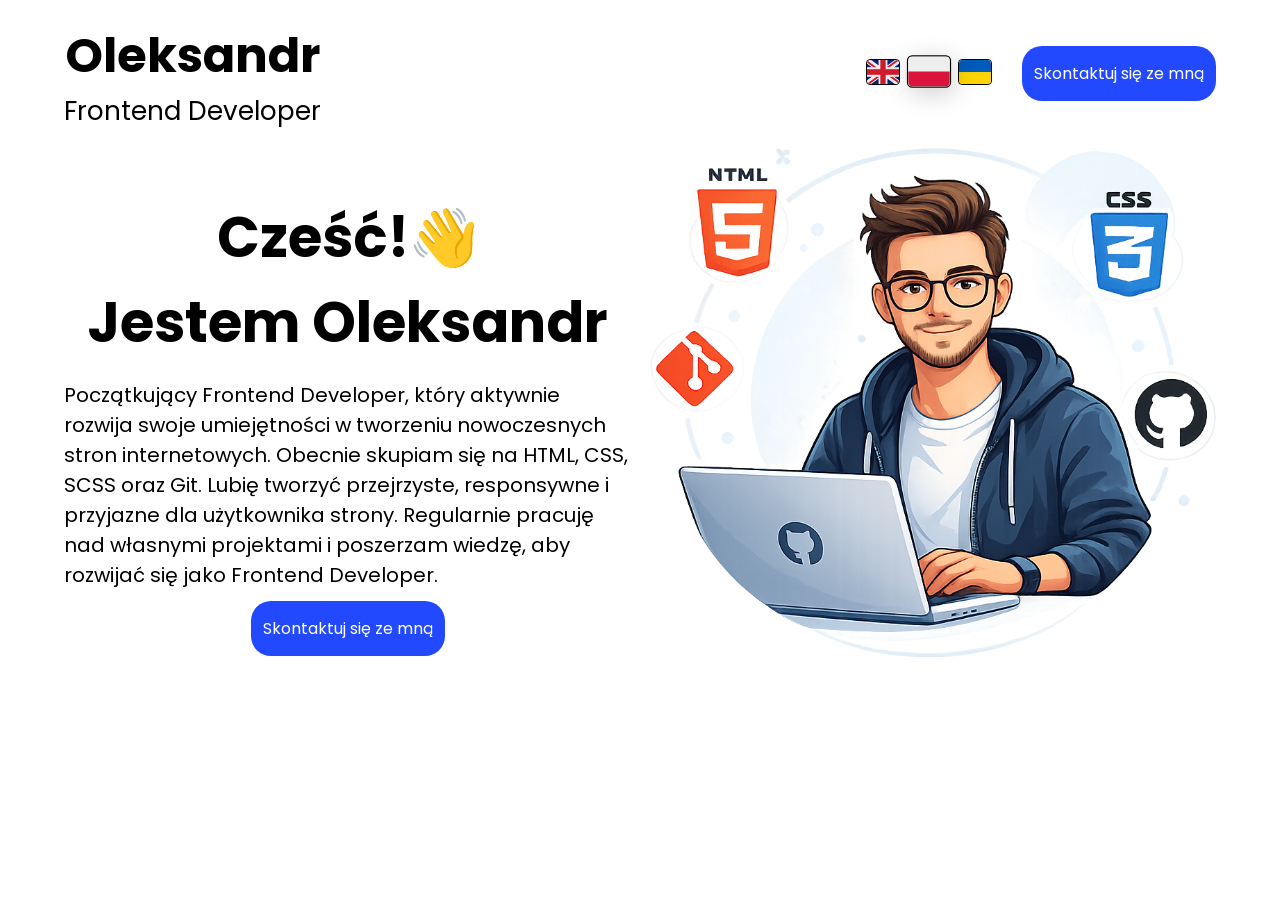
==== index-pl.html @ ffe97f20 "First commit" ====
<!doctype html>
<html lang="pl">
  <head>
    <meta charset="UTF-8" />
    <meta name="viewport" content="width=device-width, initial-scale=1.0" />
    <link rel="stylesheet" href="css/main.css" />
    <title>Portfolio</title>
  </head>
  <body>
    <header class="container">
      <div class="logo">
        <p>Oleksandr</p>
        <span>Frontend Developer</span>
      </div>
      <div class="header-btns">
        <div class="lang">
          <a href="/index.html"><img src="img/eng-lng.png" alt="" /></a>
          <a class="selected" href="#"><img src="img/pl-lng.png" alt="" /></a>
          <a href="/index-ua.html"><img src="img/ua-lng.png" alt="" /></a>
        </div>
        <div class="contact">
          <a href="mailto:boriska03071997@gmail.com">Skontaktuj się ze mną</a>
        </div>
      </div>
    </header>

    <div class="hero container">
      <div class="hero-content">
        <h1>Cześć!👋</h1>
        <h1>Jestem Oleksandr</h1>
        <p>
          Początkujący Frontend Developer, który aktywnie rozwija swoje
          umiejętności w tworzeniu nowoczesnych stron internetowych. Obecnie
          skupiam się na HTML, CSS, SCSS oraz Git. Lubię tworzyć przejrzyste,
          responsywne i przyjazne dla użytkownika strony. Regularnie pracuję nad
          własnymi projektami i poszerzam wiedzę, aby rozwijać się jako Frontend
          Developer.
        </p>
        <div class="contact">
          <a href="mailto:boriska03071997@gmail.com">Skontaktuj się ze mną</a>
        </div>
      </div>
      <div class="hero-img">
        <img src="img/avatar.png" alt="" />
      </div>
    </div>
  </body>
</html>
---- css/main.css ----
@import url("https://fonts.googleapis.com/css2?family=Poppins:ital,wght@0,100;0,200;0,300;0,400;0,500;0,600;0,700;0,800;0,900;1,100;1,200;1,300;1,400;1,500;1,600;1,700;1,800;1,900&display=swap");
body {
  font-family: "Poppins", sans-serif;
  font-weight: 400;
  font-style: normal;
  font-size: 18px;
  text-decoration: none;
}

.container {
  position: relative;
  max-width: 1440px;
  margin: 0 auto;
}

* {
  margin: 0;
  padding: 0;
  transition: all 500ms ease;
}

a {
  text-decoration: none;
}

img {
  max-width: 100%;
}

header {
  padding-top: 20px;
  width: 90%;
  display: flex;
  justify-content: space-between;
  align-items: center;
}
header .logo {
  text-align: center;
}
header .logo p {
  font-weight: 700;
  font-size: 32px;
}
header .header-btns {
  display: flex;
  justify-content: flex-end;
  gap: 30px;
}
header .header-btns .lang {
  display: flex;
  gap: 12px;
}
header .header-btns .lang .selected {
  pointer-events: none;
}
header .header-btns .lang .selected img {
  border: 1px solid #000;
  box-shadow: 2px 4px 20px rgba(0, 0, 0, 0.2);
  transform: scale(1.3);
}
header .header-btns .lang img:hover {
  transform: scale(1.1);
  box-shadow: 2px 4px 30px rgba(0, 0, 0, 0.2);
}
header .header-btns .lang img {
  width: 24px;
  border: 1px solid #000;
  border-radius: 4px;
}
header .header-btns .contact a {
  font-size: 16px;
  color: #fff;
  padding: 16px 12px;
  border-radius: 20px;
  background: #2349ff;
}
header .header-btns .contact a:hover {
  background: #0f33e4;
  box-shadow: 2px 4px 20px rgba(0, 0, 0, 0.4);
}
@media (min-width: 768px) {
  header .logo p {
    font-size: 48px;
  }
  header .logo span {
    font-size: 26px;
  }
  header .header-btns .lang img {
    width: 32px;
  }
}

.hero {
  gap: 15px;
  width: 90%;
  display: flex;
  flex-direction: column;
  align-items: center;
}
.hero .hero-content {
  margin-top: 40px;
  width: 100%;
  text-align: center;
}
.hero .hero-content h1 {
  font-size: 48px;
  font-weight: 700;
}
.hero .hero-content p {
  margin-top: 15px;
}
.hero .hero-content .contact {
  margin-top: 24px;
}
.hero .hero-content .contact a {
  font-size: 16px;
  color: #fff;
  padding: 16px 12px;
  border-radius: 20px;
  background: #2349ff;
}
.hero .hero-content .contact a:hover {
  background: #0f33e4;
  box-shadow: 2px 4px 20px rgba(0, 0, 0, 0.4);
}
.hero .hero-img {
  width: 100%;
  overflow: hidden;
}
.hero .hero-img img {
  width: 100%;
  -o-object-fit: cover;
  object-fit: cover;
}
@media (min-width: 768px) {
  .hero {
    flex-direction: row;
  }
  .hero .hero-content {
    width: 50%;
  }
  .hero .hero-content h1 {
    font-size: 56px;
  }
  .hero .hero-content p {
    text-align: left;
    font-size: 20px;
  }
  .hero .hero-img {
    width: 50%;
  }
} /*# sourceMappingURL=main.css.map */
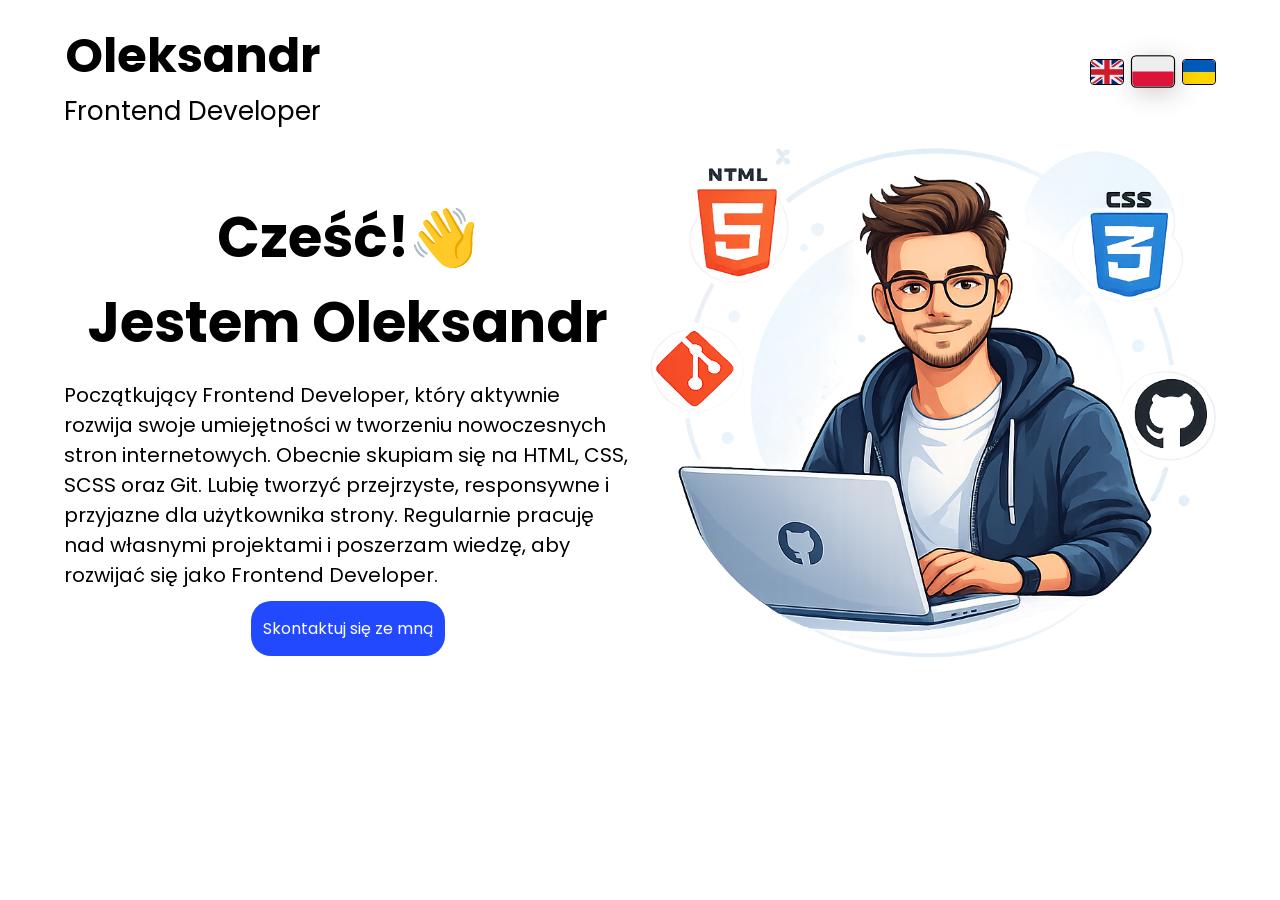
==== commit eb8b8233: "fix" ====
--- a/index-pl.html
+++ b/index-pl.html
@@ -14,12 +14,9 @@
       </div>
       <div class="header-btns">
         <div class="lang">
-          <a href="/index.html"><img src="img/eng-lng.png" alt="" /></a>
+          <a href="index.html"><img src="img/eng-lng.png" alt="" /></a>
           <a class="selected" href="#"><img src="img/pl-lng.png" alt="" /></a>
-          <a href="/index-ua.html"><img src="img/ua-lng.png" alt="" /></a>
-        </div>
-        <div class="contact">
-          <a href="mailto:boriska03071997@gmail.com">Skontaktuj się ze mną</a>
+          <a href="index-ua.html"><img src="img/ua-lng.png" alt="" /></a>
         </div>
       </div>
     </header>
--- a/css/main.css
+++ b/css/main.css
@@ -33,18 +33,22 @@
   display: flex;
   justify-content: space-between;
   align-items: center;
+  gap: 10px;
 }
 header .logo {
   text-align: center;
 }
 header .logo p {
   font-weight: 700;
-  font-size: 32px;
+  font-size: 24px;
+}
+header .logo span {
+  font-size: 14px;
 }
 header .header-btns {
   display: flex;
   justify-content: flex-end;
-  gap: 30px;
+  gap: 10px;
 }
 header .header-btns .lang {
   display: flex;
@@ -63,16 +67,16 @@
   box-shadow: 2px 4px 30px rgba(0, 0, 0, 0.2);
 }
 header .header-btns .lang img {
-  width: 24px;
+  width: 20px;
   border: 1px solid #000;
   border-radius: 4px;
 }
 header .header-btns .contact a {
-  font-size: 16px;
+  font-size: 12px;
   color: #fff;
   padding: 16px 12px;
   border-radius: 20px;
-  background: #2349ff;
+  background: #2349FF;
 }
 header .header-btns .contact a:hover {
   background: #0f33e4;
@@ -117,7 +121,7 @@
   color: #fff;
   padding: 16px 12px;
   border-radius: 20px;
-  background: #2349ff;
+  background: #2349FF;
 }
 .hero .hero-content .contact a:hover {
   background: #0f33e4;
@@ -130,7 +134,7 @@
 .hero .hero-img img {
   width: 100%;
   -o-object-fit: cover;
-  object-fit: cover;
+     object-fit: cover;
 }
 @media (min-width: 768px) {
   .hero {
@@ -149,4 +153,4 @@
   .hero .hero-img {
     width: 50%;
   }
-} /*# sourceMappingURL=main.css.map */
+}/*# sourceMappingURL=main.css.map */
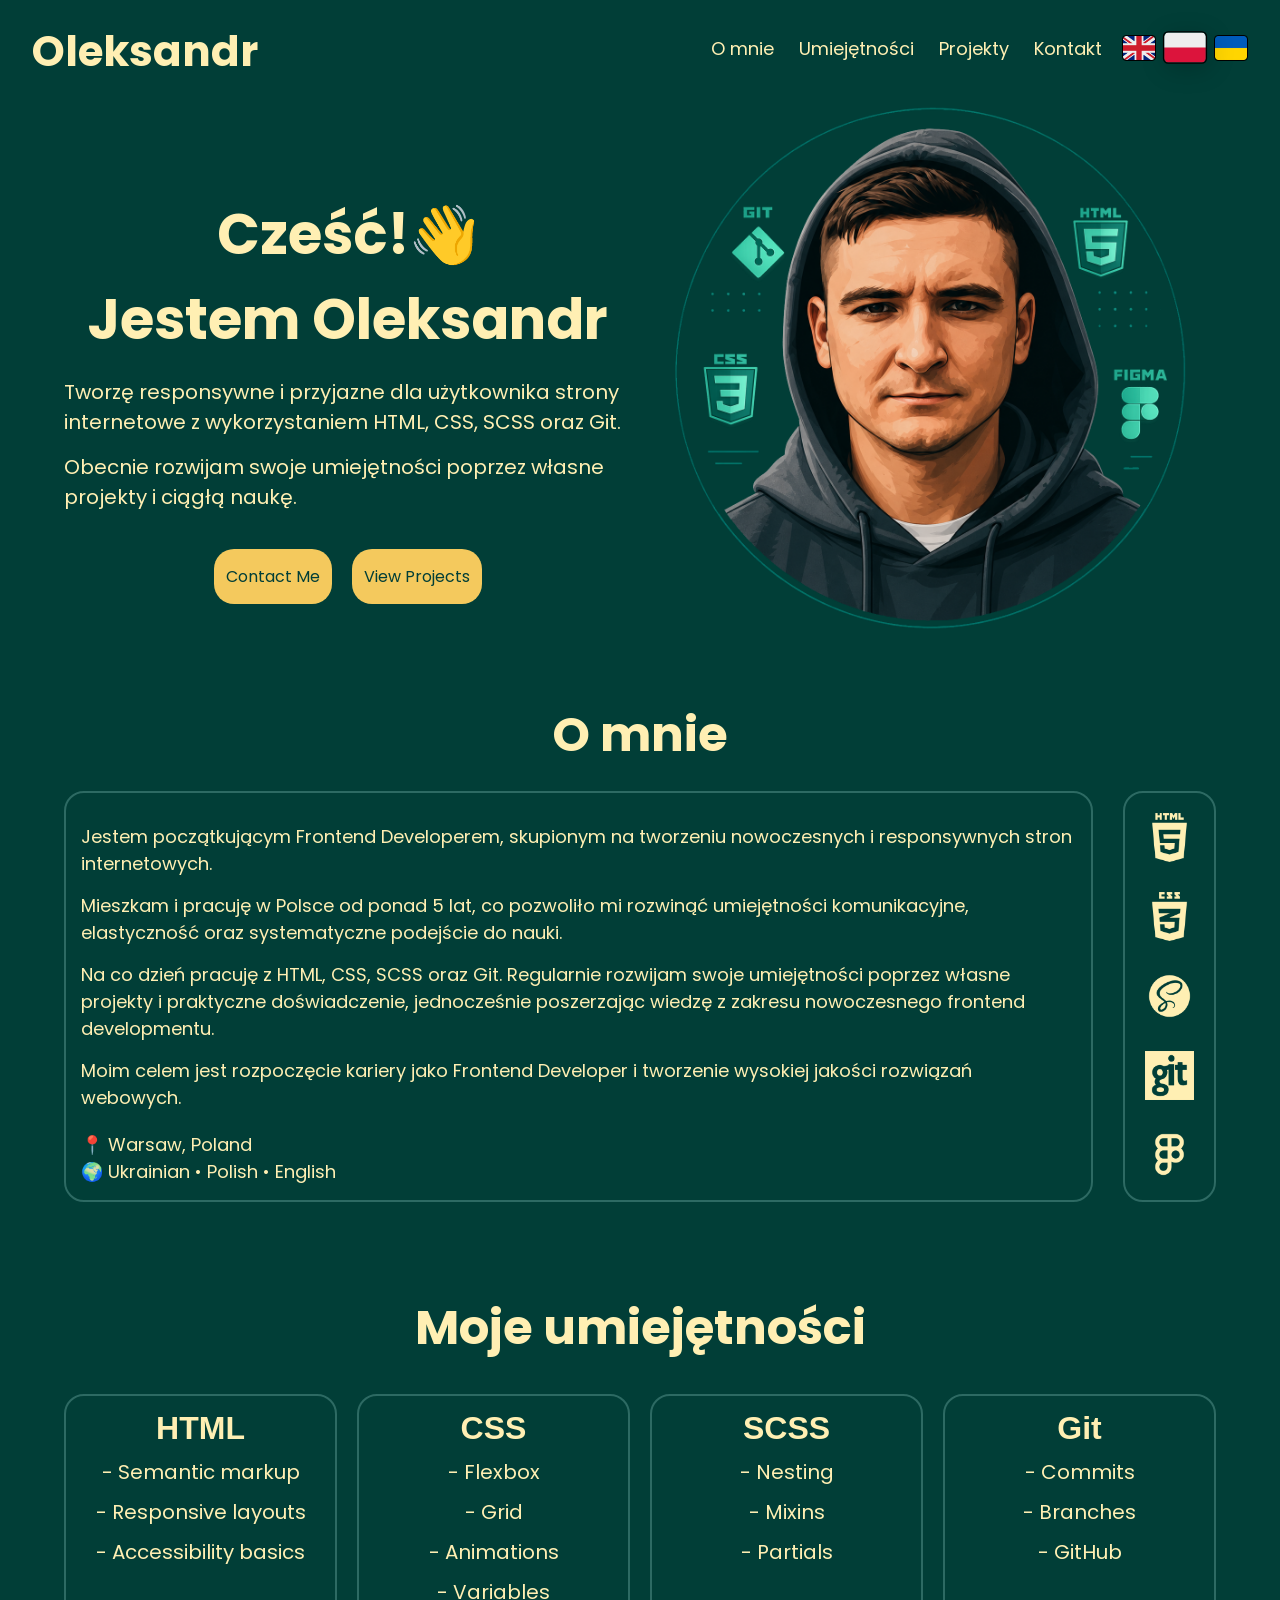
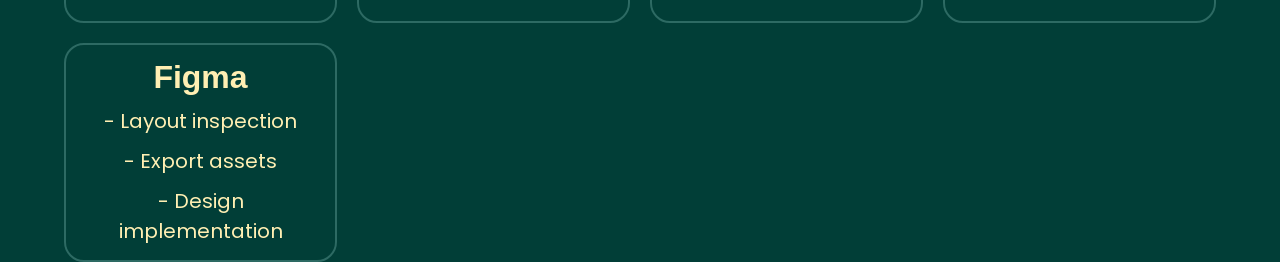
==== commit ecf93f96: "Update" ====
--- a/index-pl.html
+++ b/index-pl.html
@@ -8,17 +8,30 @@
   </head>
   <body>
     <header class="container">
-      <div class="logo">
-        <p>Oleksandr</p>
-        <span>Frontend Developer</span>
-      </div>
-      <div class="header-btns">
-        <div class="lang">
-          <a href="index.html"><img src="img/eng-lng.png" alt="" /></a>
-          <a class="selected" href="#"><img src="img/pl-lng.png" alt="" /></a>
-          <a href="index-ua.html"><img src="img/ua-lng.png" alt="" /></a>
+      <div class="header-main">
+        <div class="logo">
+          <p>Oleksandr</p>
+        </div>
+        <div class="header-btns">
+          <nav>
+            <a href="#about">O mnie</a>
+            <a href="#skills">Umiejętności</a>
+            <a href="#">Projekty</a>
+            <a href="#">Kontakt</a>
+          </nav>
+          <div class="lang">
+            <a href="index.html"><img src="img/eng-lng.png" alt="" /></a>
+            <a class="selected" href="#"><img src="img/pl-lng.png" alt="" /></a>
+            <a href="index-ua.html"><img src="img/ua-lng.png" alt="" /></a>
+          </div>
         </div>
       </div>
+      <nav class="mobile-nav">
+        <a href="#about">O mnie</a>
+        <a href="#skills">Umiejętności</a>
+        <a href="#">Projekty</a>
+        <a href="#">Kontakt</a>
+      </nav>
     </header>
 
     <div class="hero container">
@@ -26,20 +39,103 @@
         <h1>Cześć!👋</h1>
         <h1>Jestem Oleksandr</h1>
         <p>
-          Początkujący Frontend Developer, który aktywnie rozwija swoje
-          umiejętności w tworzeniu nowoczesnych stron internetowych. Obecnie
-          skupiam się na HTML, CSS, SCSS oraz Git. Lubię tworzyć przejrzyste,
-          responsywne i przyjazne dla użytkownika strony. Regularnie pracuję nad
-          własnymi projektami i poszerzam wiedzę, aby rozwijać się jako Frontend
-          Developer.
+          Tworzę responsywne i przyjazne dla użytkownika strony internetowe z
+          wykorzystaniem HTML, CSS, SCSS oraz Git.
         </p>
-        <div class="contact">
-          <a href="mailto:boriska03071997@gmail.com">Skontaktuj się ze mną</a>
+        <p>
+          Obecnie rozwijam swoje umiejętności poprzez własne projekty i ciągłą
+          naukę.
+        </p>
+        <div class="hero-btns">
+          <div class="hero-btn">
+            <a href="mailto:boriska03071997@gmail.com">Contact Me</a>
+          </div>
+          <div class="hero-btn">
+            <a href="projects.html">View Projects</a>
+          </div>
         </div>
       </div>
       <div class="hero-img">
         <img src="img/avatar.png" alt="" />
       </div>
     </div>
+
+    <div id="about" class="about container">
+      <h2>O mnie</h2>
+      <div class="about-content">
+        <div class="about-text">
+          <div class="text-top">
+            <p>
+              Jestem początkującym Frontend Developerem, skupionym na tworzeniu
+              nowoczesnych i responsywnych stron internetowych.
+            </p>
+            <p>
+              Mieszkam i pracuję w Polsce od ponad 5 lat, co pozwoliło mi
+              rozwinąć umiejętności komunikacyjne, elastyczność oraz
+              systematyczne podejście do nauki.
+            </p>
+            <p>
+              Na co dzień pracuję z HTML, CSS, SCSS oraz Git. Regularnie
+              rozwijam swoje umiejętności poprzez własne projekty i praktyczne
+              doświadczenie, jednocześnie poszerzając wiedzę z zakresu
+              nowoczesnego frontend developmentu.
+            </p>
+            <p>
+              Moim celem jest rozpoczęcie kariery jako Frontend Developer i
+              tworzenie wysokiej jakości rozwiązań webowych.
+            </p>
+          </div>
+
+          <div class="text-bottom">
+            <p>📍 Warsaw, Poland</p>
+            <p>🌍 Ukrainian • Polish • English</p>
+          </div>
+        </div>
+        <div class="about-list">
+          <img src="img/html.png" alt="HTML" />
+          <img src="img/css.png" alt="CSS" />
+          <img src="img/scss.png" alt="SCSS" />
+          <img src="img/git.png" alt="Git" />
+          <img src="img/figma.png" alt="Figma" />
+        </div>
+      </div>
+    </div>
+
+    <div id="skills" class="skills-section container">
+      <h2>Moje umiejętności</h2>
+      <div class="skills-content">
+        <div class="skill-card">
+          <h3>HTML</h3>
+          <p>- Semantic markup</p>
+          <p>- Responsive layouts</p>
+          <p>- Accessibility basics</p>
+        </div>
+        <div class="skill-card">
+          <h3>CSS</h3>
+          <p>- Flexbox</p>
+          <p>- Grid</p>
+          <p>- Animations</p>
+          <p>- Variables</p>
+        </div>
+        <div class="skill-card">
+          <h3>SCSS</h3>
+          <p>- Nesting</p>
+          <p>- Mixins</p>
+          <p>- Partials</p>
+        </div>
+        <div class="skill-card">
+          <h3>Git</h3>
+          <p>- Commits</p>
+          <p>- Branches</p>
+          <p>- GitHub</p>
+        </div>
+        <div class="skill-card">
+          <h3>Figma</h3>
+          <p>- Layout inspection</p>
+          <p>- Export assets</p>
+          <p>- Design implementation</p>
+        </div>
+      </div>
+    </div>
   </body>
 </html>
--- a/css/main.css
+++ b/css/main.css
@@ -5,6 +5,8 @@
   font-style: normal;
   font-size: 18px;
   text-decoration: none;
+  color: #ffefb3;
+  background-color: #013e37;
 }
 
 .container {
@@ -21,76 +23,81 @@
 
 a {
   text-decoration: none;
+  color: #ffefb3;
 }
 
 img {
   max-width: 100%;
 }
 
-header {
+header .header-main {
   padding-top: 20px;
-  width: 90%;
+  margin: 0 auto;
+  width: 95%;
   display: flex;
   justify-content: space-between;
   align-items: center;
   gap: 10px;
 }
-header .logo {
-  text-align: center;
-}
-header .logo p {
+header .header-main .logo {
+  text-align: center;
+}
+header .header-main .logo p {
   font-weight: 700;
   font-size: 24px;
 }
-header .logo span {
-  font-size: 14px;
-}
-header .header-btns {
+header .header-main .header-btns {
   display: flex;
   justify-content: flex-end;
-  gap: 10px;
-}
-header .header-btns .lang {
+  gap: 20px;
+}
+header .header-main .header-btns nav {
+  display: none;
+}
+header .header-main .header-btns .lang {
   display: flex;
   gap: 12px;
 }
-header .header-btns .lang .selected {
+header .header-main .header-btns .lang .selected {
   pointer-events: none;
 }
-header .header-btns .lang .selected img {
+header .header-main .header-btns .lang .selected img {
   border: 1px solid #000;
   box-shadow: 2px 4px 20px rgba(0, 0, 0, 0.2);
   transform: scale(1.3);
 }
-header .header-btns .lang img:hover {
+header .header-main .header-btns .lang img:hover {
   transform: scale(1.1);
   box-shadow: 2px 4px 30px rgba(0, 0, 0, 0.2);
 }
-header .header-btns .lang img {
+header .header-main .header-btns .lang img {
   width: 20px;
   border: 1px solid #000;
   border-radius: 4px;
 }
-header .header-btns .contact a {
-  font-size: 12px;
-  color: #fff;
-  padding: 16px 12px;
-  border-radius: 20px;
-  background: #2349FF;
-}
-header .header-btns .contact a:hover {
-  background: #0f33e4;
-  box-shadow: 2px 4px 20px rgba(0, 0, 0, 0.4);
-}
-@media (min-width: 768px) {
-  header .logo p {
-    font-size: 48px;
-  }
-  header .logo span {
+header .mobile-nav {
+  display: flex;
+  justify-content: center;
+  gap: 20px;
+}
+@media (min-width: 768px) {
+  header .header-main .logo p {
+    font-size: 42px;
+  }
+  header .header-main .logo span {
     font-size: 26px;
   }
-  header .header-btns .lang img {
+  header .header-main .header-btns nav {
+    display: block;
+  }
+  header .header-main .header-btns nav a {
+    margin-left: 20px;
+  }
+  header .header-main .header-btns .lang img {
     width: 32px;
+  }
+  header .mobile-nav {
+    display: none;
   }
 }
 
@@ -113,18 +120,21 @@
 .hero .hero-content p {
   margin-top: 15px;
 }
-.hero .hero-content .contact {
-  margin-top: 24px;
-}
-.hero .hero-content .contact a {
+.hero .hero-content .hero-btns {
+  padding-top: 50px;
+  display: flex;
+  justify-content: center;
+  gap: 20px;
+}
+.hero .hero-content .hero-btns .hero-btn a {
   font-size: 16px;
-  color: #fff;
+  color: #013e37;
   padding: 16px 12px;
   border-radius: 20px;
-  background: #2349FF;
-}
-.hero .hero-content .contact a:hover {
-  background: #0f33e4;
+  background: #F4C95D;
+}
+.hero .hero-content .hero-btns .hero-btn a:hover {
+  background: #FFD86E;
   box-shadow: 2px 4px 20px rgba(0, 0, 0, 0.4);
 }
 .hero .hero-img {
@@ -153,4 +163,108 @@
   .hero .hero-img {
     width: 50%;
   }
+}
+
+.about {
+  width: 90%;
+  margin-top: 40px;
+}
+.about h2 {
+  font-size: 42px;
+  text-align: center;
+}
+.about .about-content {
+  display: flex;
+  flex-direction: column;
+}
+.about .about-content .about-text {
+  display: flex;
+  flex-direction: column;
+  justify-content: space-between;
+  gap: 20px;
+  margin-top: 20px;
+  padding: 15px;
+  text-align: center;
+  border: 2px solid #2D6A63;
+  border-radius: 20px;
+}
+.about .about-content .about-text .text-top p {
+  margin-top: 15px;
+}
+.about .about-content .about-text .text-bottom {
+  bottom: 0;
+}
+.about .about-content .about-list {
+  margin-top: 20px;
+  padding: 20px;
+  display: flex;
+  justify-content: space-between;
+  border: 2px solid #2D6A63;
+  border-radius: 20px;
+}
+.about .about-content .about-list img {
+  width: 50px;
+}
+@media (min-width: 768px) {
+  .about h2 {
+    font-size: 48px;
+  }
+  .about .about-content {
+    flex-direction: row;
+    gap: 30px;
+  }
+  .about .about-content .about-text {
+    text-align: left;
+  }
+  .about .about-content .about-list {
+    width: 100px;
+    gap: 25px;
+    flex-direction: column;
+    align-items: center;
+    grid-template-columns: repeat(1, 1fr);
+  }
+}
+
+.skills-section {
+  padding-top: 60px;
+}
+.skills-section h2 {
+  font-size: 42px;
+}
+.skills-section {
+  width: 90%;
+  margin-top: 30px;
+  text-align: center;
+}
+.skills-section .skills-content {
+  margin-top: 30px;
+  display: grid;
+  gap: 20px;
+  grid-template-columns: repeat(2, 1fr);
+}
+.skills-section .skills-content .skill-card {
+  padding: 14px;
+  border: 2px solid #2D6A63;
+  border-radius: 20px;
+}
+.skills-section .skills-content .skill-card h3 {
+  font-size: 32px;
+  font-weight: 600;
+}
+.skills-section .skills-content .skill-card p {
+  margin-top: 10px;
+  font-size: 20px;
+}
+@media (min-width: 768px) {
+  .skills-section h2 {
+    font-size: 48px;
+  }
+  .skills-section .skills-content {
+    grid-template-columns: repeat(3, 1fr);
+  }
+}
+@media (min-width: 1024px) {
+  .skills-section .skills-content {
+    grid-template-columns: repeat(4, 1fr);
+  }
 }/*# sourceMappingURL=main.css.map */
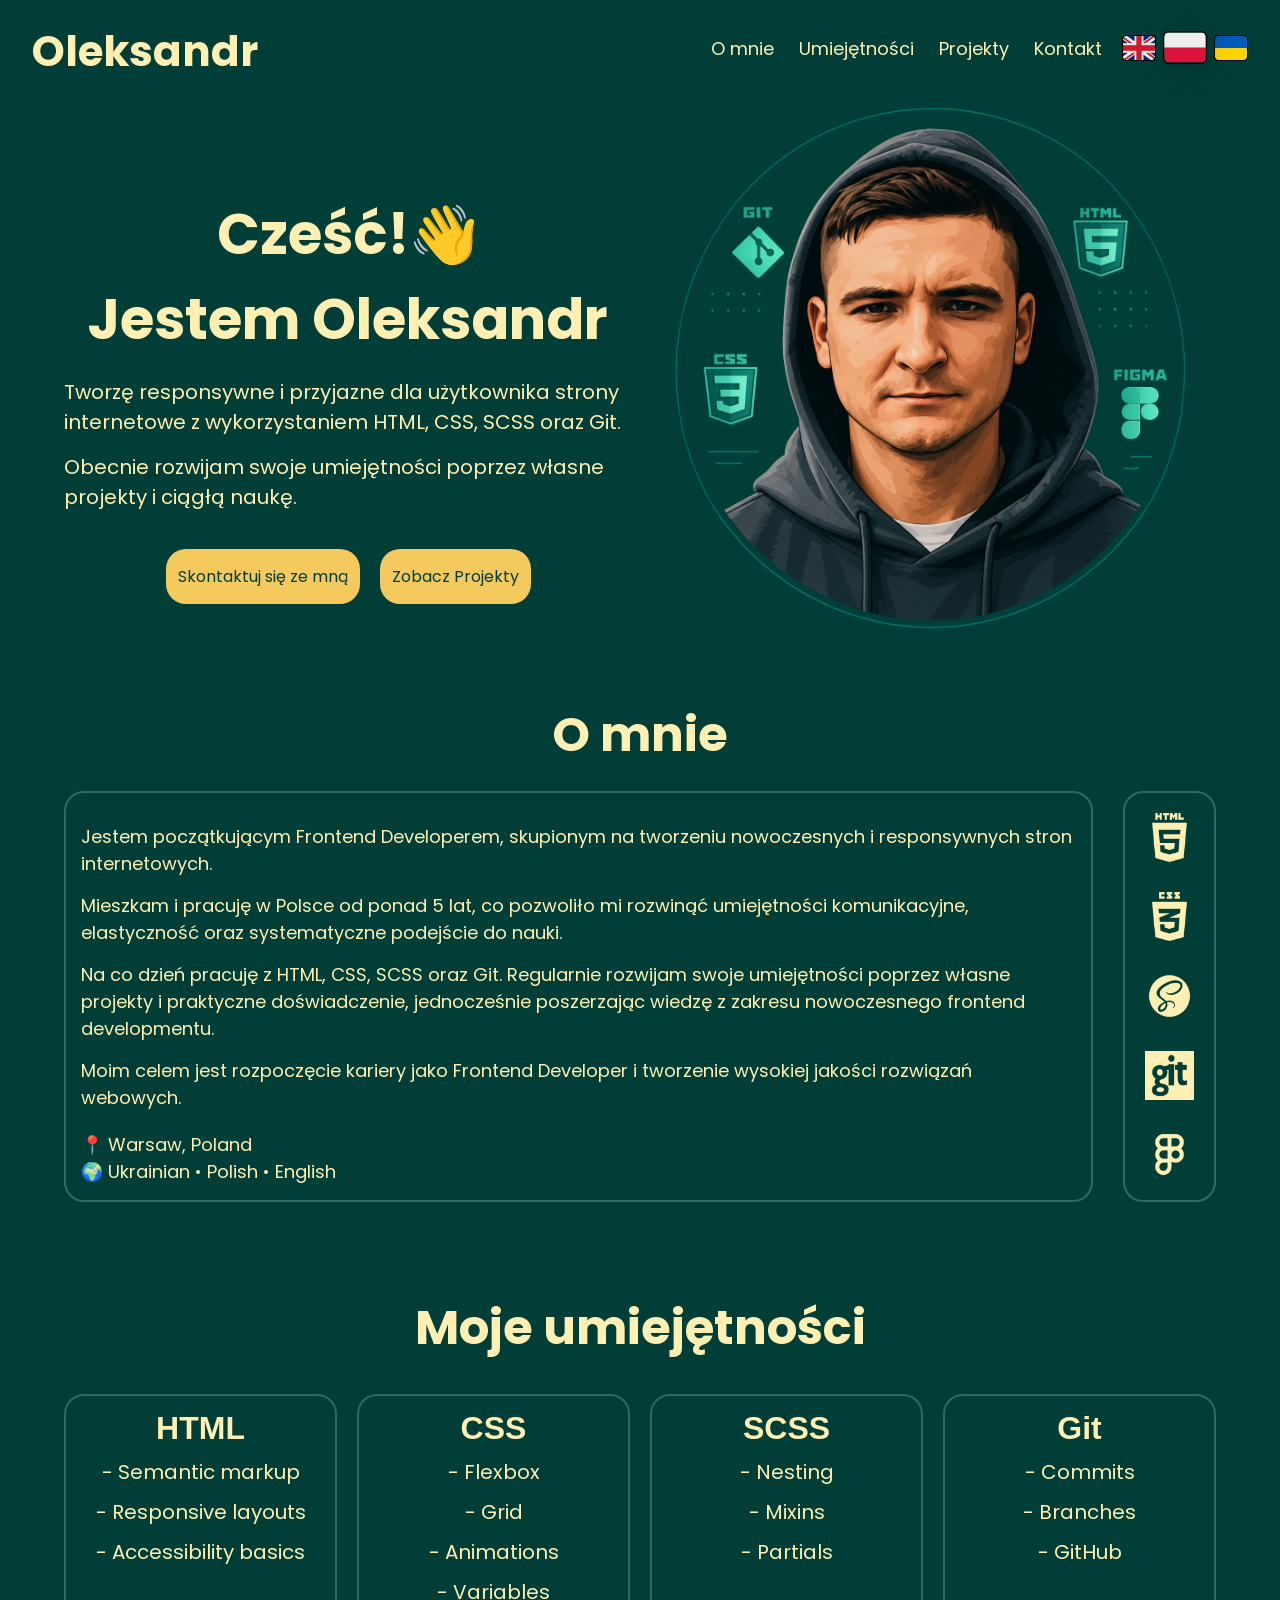
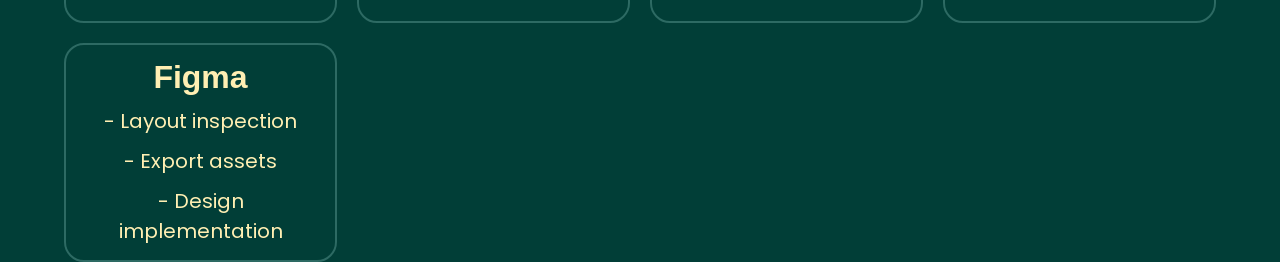
==== commit b46e08a3: "Ашч" ====
--- a/index-pl.html
+++ b/index-pl.html
@@ -48,10 +48,10 @@
         </p>
         <div class="hero-btns">
           <div class="hero-btn">
-            <a href="mailto:boriska03071997@gmail.com">Contact Me</a>
+            <a href="mailto:boriska03071997@gmail.com">Skontaktuj się ze mną</a>
           </div>
           <div class="hero-btn">
-            <a href="projects.html">View Projects</a>
+            <a href="projects.html">Zobacz Projekty</a>
           </div>
         </div>
       </div>
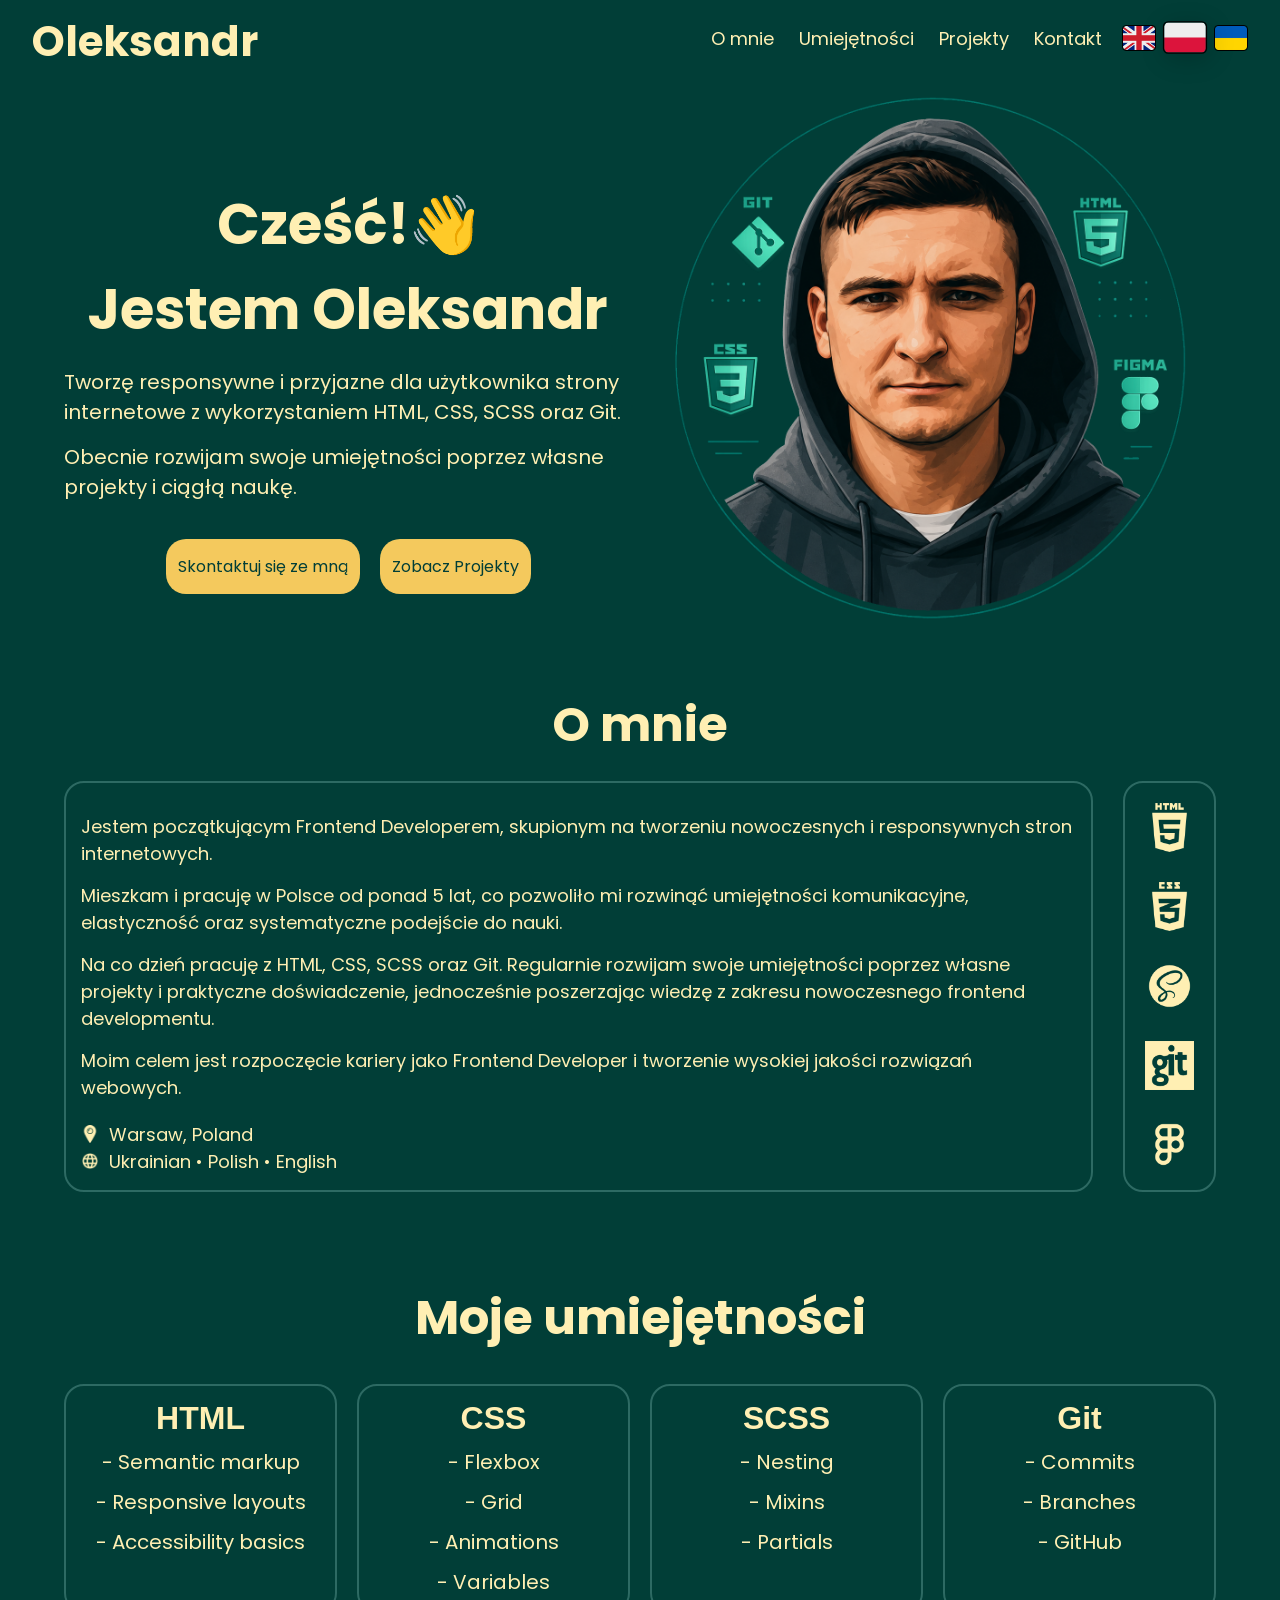
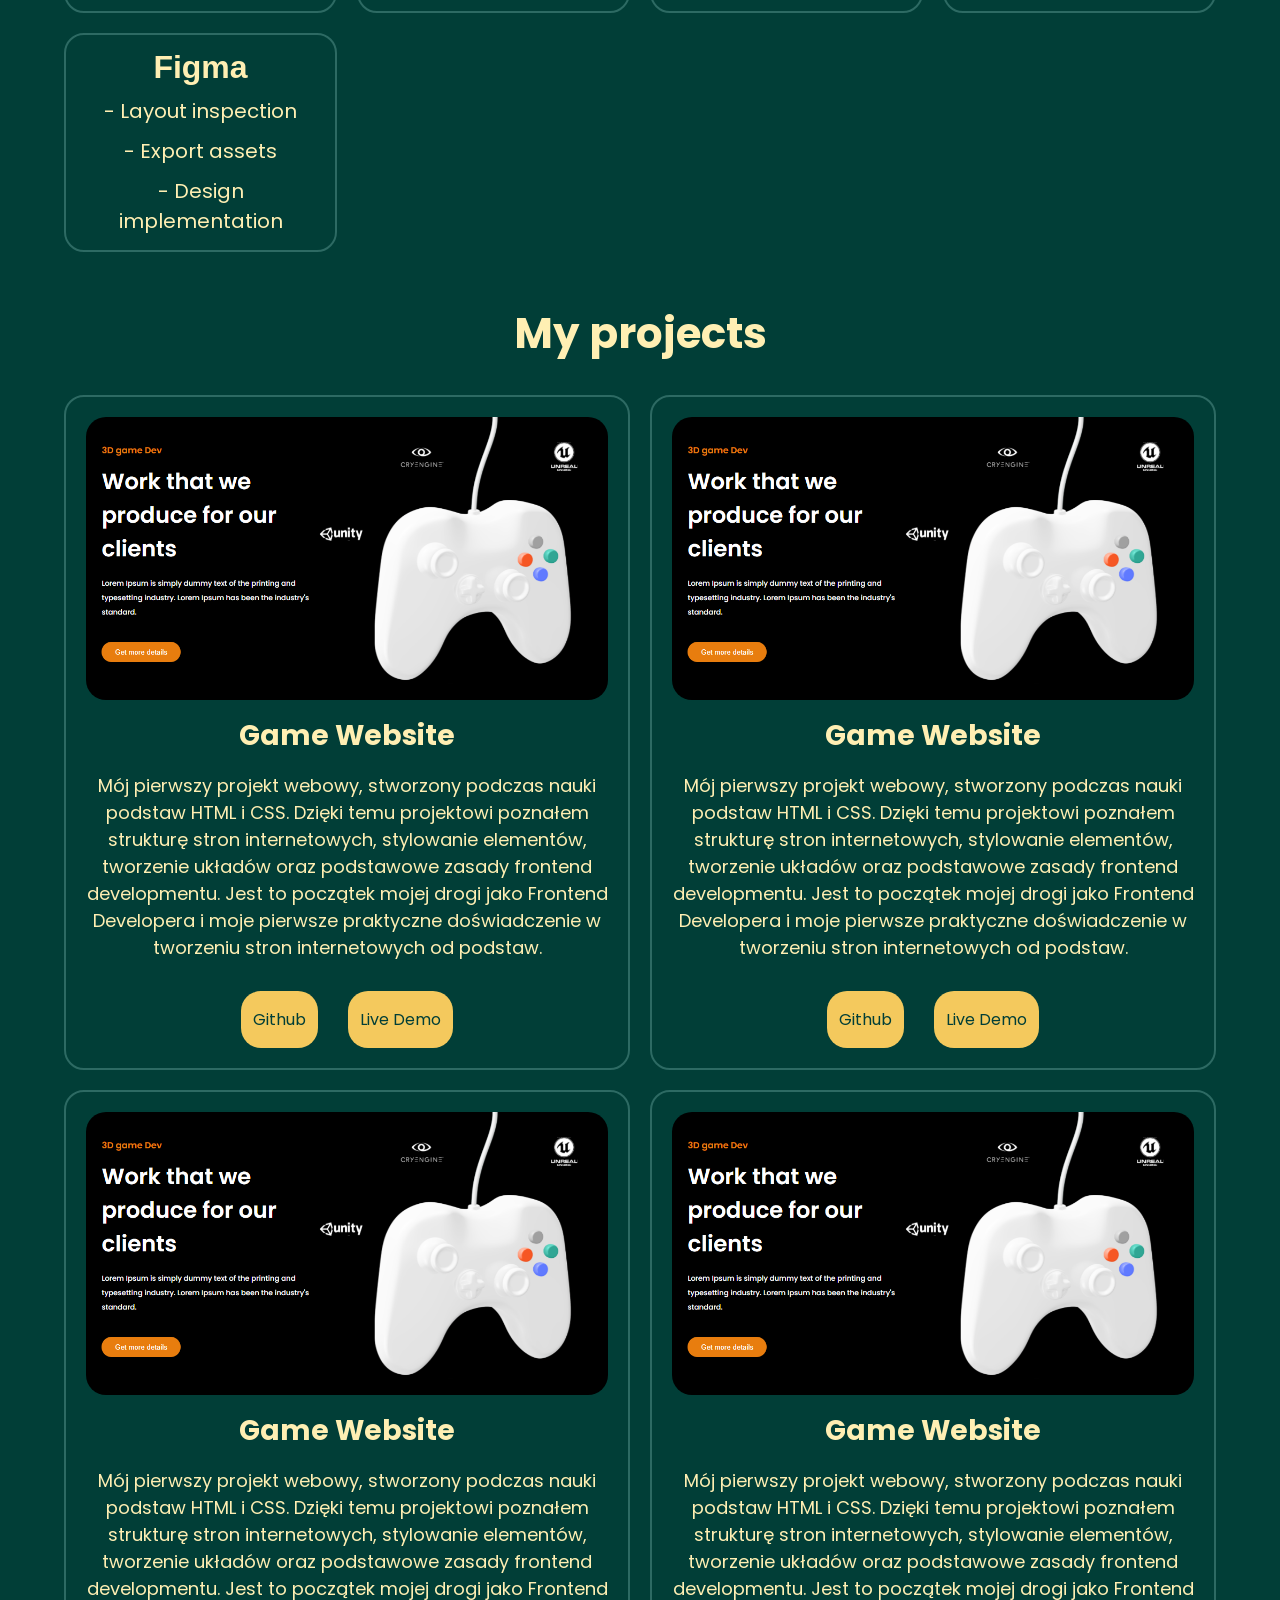
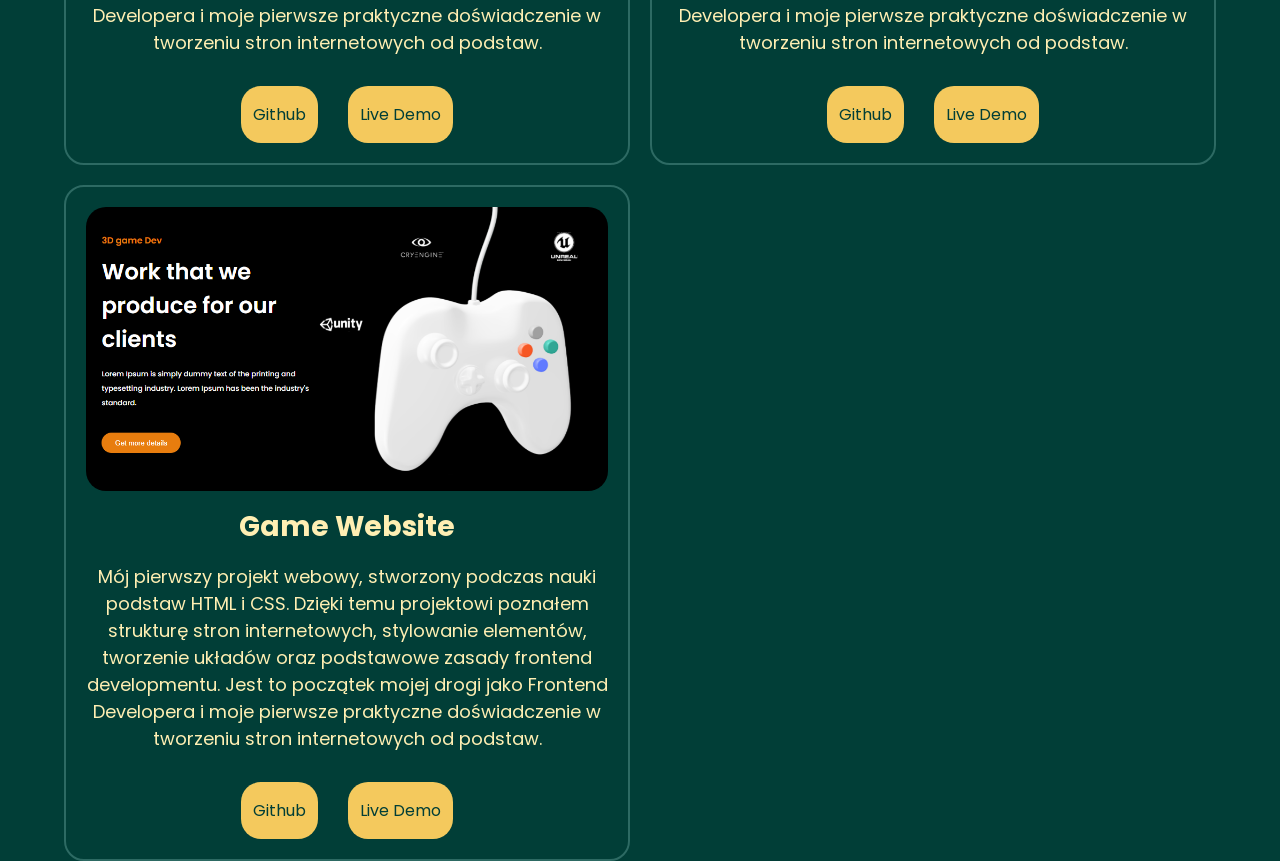
==== commit a563c965: "add "projects" section" ====
--- a/index-pl.html
+++ b/index-pl.html
@@ -87,8 +87,14 @@
           </div>
 
           <div class="text-bottom">
-            <p>📍 Warsaw, Poland</p>
-            <p>🌍 Ukrainian • Polish • English</p>
+            <div class="bottom-info">
+              <img src="img/map-point.png" alt="" />
+              <span>Warsaw, Poland</span>
+            </div>
+            <div class="bottom-info">
+              <img src="img/lng.png" alt="" />
+              <span>Ukrainian • Polish • English</span>
+            </div>
           </div>
         </div>
         <div class="about-list">
@@ -137,5 +143,111 @@
         </div>
       </div>
     </div>
+
+    <div id="projects" class="projects-section container">
+      <h2>My projects</h2>
+      <div class="projects-content">
+        <div class="project-card">
+          <img src="img/game-website-prewiew.png" alt="" />
+          <h3>Game Website</h3>
+          <p>
+            Mój pierwszy projekt webowy, stworzony podczas nauki podstaw HTML i
+            CSS. Dzięki temu projektowi poznałem strukturę stron internetowych,
+            stylowanie elementów, tworzenie układów oraz podstawowe zasady
+            frontend developmentu. Jest to początek mojej drogi jako Frontend
+            Developera i moje pierwsze praktyczne doświadczenie w tworzeniu
+            stron internetowych od podstaw.
+          </p>
+          <div class="links">
+            <a href="https://github.com/TheGiaty/game-website" target="_blank"
+              >Github</a
+            >
+            <a href="https://thegiaty.github.io/game-website" target="_blank"
+              >Live Demo</a
+            >
+          </div>
+        </div>
+        <div class="project-card">
+          <img src="img/game-website-prewiew.png" alt="" />
+          <h3>Game Website</h3>
+          <p>
+            Mój pierwszy projekt webowy, stworzony podczas nauki podstaw HTML i
+            CSS. Dzięki temu projektowi poznałem strukturę stron internetowych,
+            stylowanie elementów, tworzenie układów oraz podstawowe zasady
+            frontend developmentu. Jest to początek mojej drogi jako Frontend
+            Developera i moje pierwsze praktyczne doświadczenie w tworzeniu
+            stron internetowych od podstaw.
+          </p>
+          <div class="links">
+            <a href="https://github.com/TheGiaty/game-website" target="_blank"
+              >Github</a
+            >
+            <a href="https://thegiaty.github.io/game-website" target="_blank"
+              >Live Demo</a
+            >
+          </div>
+        </div>
+        <div class="project-card">
+          <img src="img/game-website-prewiew.png" alt="" />
+          <h3>Game Website</h3>
+          <p>
+            Mój pierwszy projekt webowy, stworzony podczas nauki podstaw HTML i
+            CSS. Dzięki temu projektowi poznałem strukturę stron internetowych,
+            stylowanie elementów, tworzenie układów oraz podstawowe zasady
+            frontend developmentu. Jest to początek mojej drogi jako Frontend
+            Developera i moje pierwsze praktyczne doświadczenie w tworzeniu
+            stron internetowych od podstaw.
+          </p>
+          <div class="links">
+            <a href="https://github.com/TheGiaty/game-website" target="_blank"
+              >Github</a
+            >
+            <a href="https://thegiaty.github.io/game-website" target="_blank"
+              >Live Demo</a
+            >
+          </div>
+        </div>
+        <div class="project-card">
+          <img src="img/game-website-prewiew.png" alt="" />
+          <h3>Game Website</h3>
+          <p>
+            Mój pierwszy projekt webowy, stworzony podczas nauki podstaw HTML i
+            CSS. Dzięki temu projektowi poznałem strukturę stron internetowych,
+            stylowanie elementów, tworzenie układów oraz podstawowe zasady
+            frontend developmentu. Jest to początek mojej drogi jako Frontend
+            Developera i moje pierwsze praktyczne doświadczenie w tworzeniu
+            stron internetowych od podstaw.
+          </p>
+          <div class="links">
+            <a href="https://github.com/TheGiaty/game-website" target="_blank"
+              >Github</a
+            >
+            <a href="https://thegiaty.github.io/game-website" target="_blank"
+              >Live Demo</a
+            >
+          </div>
+        </div>
+        <div class="project-card">
+          <img src="img/game-website-prewiew.png" alt="" />
+          <h3>Game Website</h3>
+          <p>
+            Mój pierwszy projekt webowy, stworzony podczas nauki podstaw HTML i
+            CSS. Dzięki temu projektowi poznałem strukturę stron internetowych,
+            stylowanie elementów, tworzenie układów oraz podstawowe zasady
+            frontend developmentu. Jest to początek mojej drogi jako Frontend
+            Developera i moje pierwsze praktyczne doświadczenie w tworzeniu
+            stron internetowych od podstaw.
+          </p>
+          <div class="links">
+            <a href="https://github.com/TheGiaty/game-website" target="_blank"
+              >Github</a
+            >
+            <a href="https://thegiaty.github.io/game-website" target="_blank"
+              >Live Demo</a
+            >
+          </div>
+        </div>
+      </div>
+    </div>
   </body>
 </html>
--- a/css/main.css
+++ b/css/main.css
@@ -31,7 +31,7 @@
 }
 
 header .header-main {
-  padding-top: 20px;
+  padding-top: 10px;
   margin: 0 auto;
   width: 95%;
   display: flex;
@@ -76,6 +76,7 @@
   border-radius: 4px;
 }
 header .mobile-nav {
+  margin-top: 20px;
   display: flex;
   justify-content: center;
   gap: 20px;
@@ -191,8 +192,13 @@
 .about .about-content .about-text .text-top p {
   margin-top: 15px;
 }
-.about .about-content .about-text .text-bottom {
-  bottom: 0;
+.about .about-content .about-text .text-bottom .bottom-info {
+  display: flex;
+  align-items: center;
+  gap: 10px;
+}
+.about .about-content .about-text .text-bottom .bottom-info img {
+  width: 18px;
 }
 .about .about-content .about-list {
   margin-top: 20px;
@@ -267,4 +273,67 @@
   .skills-section .skills-content {
     grid-template-columns: repeat(4, 1fr);
   }
+}
+
+.projects-section {
+  padding-top: 50px;
+  width: 90%;
+  text-align: center;
+}
+.projects-section h2 {
+  font-size: 42px;
+}
+.projects-section .projects-content {
+  margin-top: 30px;
+  display: grid;
+  grid-template-columns: repeat(1, 1fr);
+  gap: 20px;
+}
+.projects-section .projects-content .project-card {
+  margin: 0 auto;
+  padding: 20px;
+  border: 2px solid #2D6A63;
+  border-radius: 20px;
+  display: flex;
+  flex-direction: column;
+  overflow: hidden;
+}
+.projects-section .projects-content .project-card img {
+  border-radius: 20px;
+  -o-object-fit: cover;
+     object-fit: cover;
+  -o-object-position: center;
+     object-position: center;
+  width: 100%;
+  height: 100%;
+}
+.projects-section .projects-content .project-card h3 {
+  margin-top: 15px;
+  margin-bottom: 15px;
+  font-size: 28px;
+}
+.projects-section .projects-content .project-card p {
+  margin-bottom: 30px;
+}
+.projects-section .projects-content .project-card .links {
+  display: flex;
+  justify-content: center;
+  gap: 30px;
+}
+.projects-section .projects-content .project-card .links a {
+  display: inline-block;
+  font-size: 16px;
+  color: #013e37;
+  padding: 16px 12px;
+  border-radius: 20px;
+  background: #F4C95D;
+}
+.projects-section .projects-content .project-card .links a:hover {
+  background: #FFD86E;
+  box-shadow: 2px 4px 20px rgba(0, 0, 0, 0.4);
+}
+@media (min-width: 1024px) {
+  .projects-section .projects-content {
+    grid-template-columns: repeat(2, 1fr);
+  }
 }/*# sourceMappingURL=main.css.map */
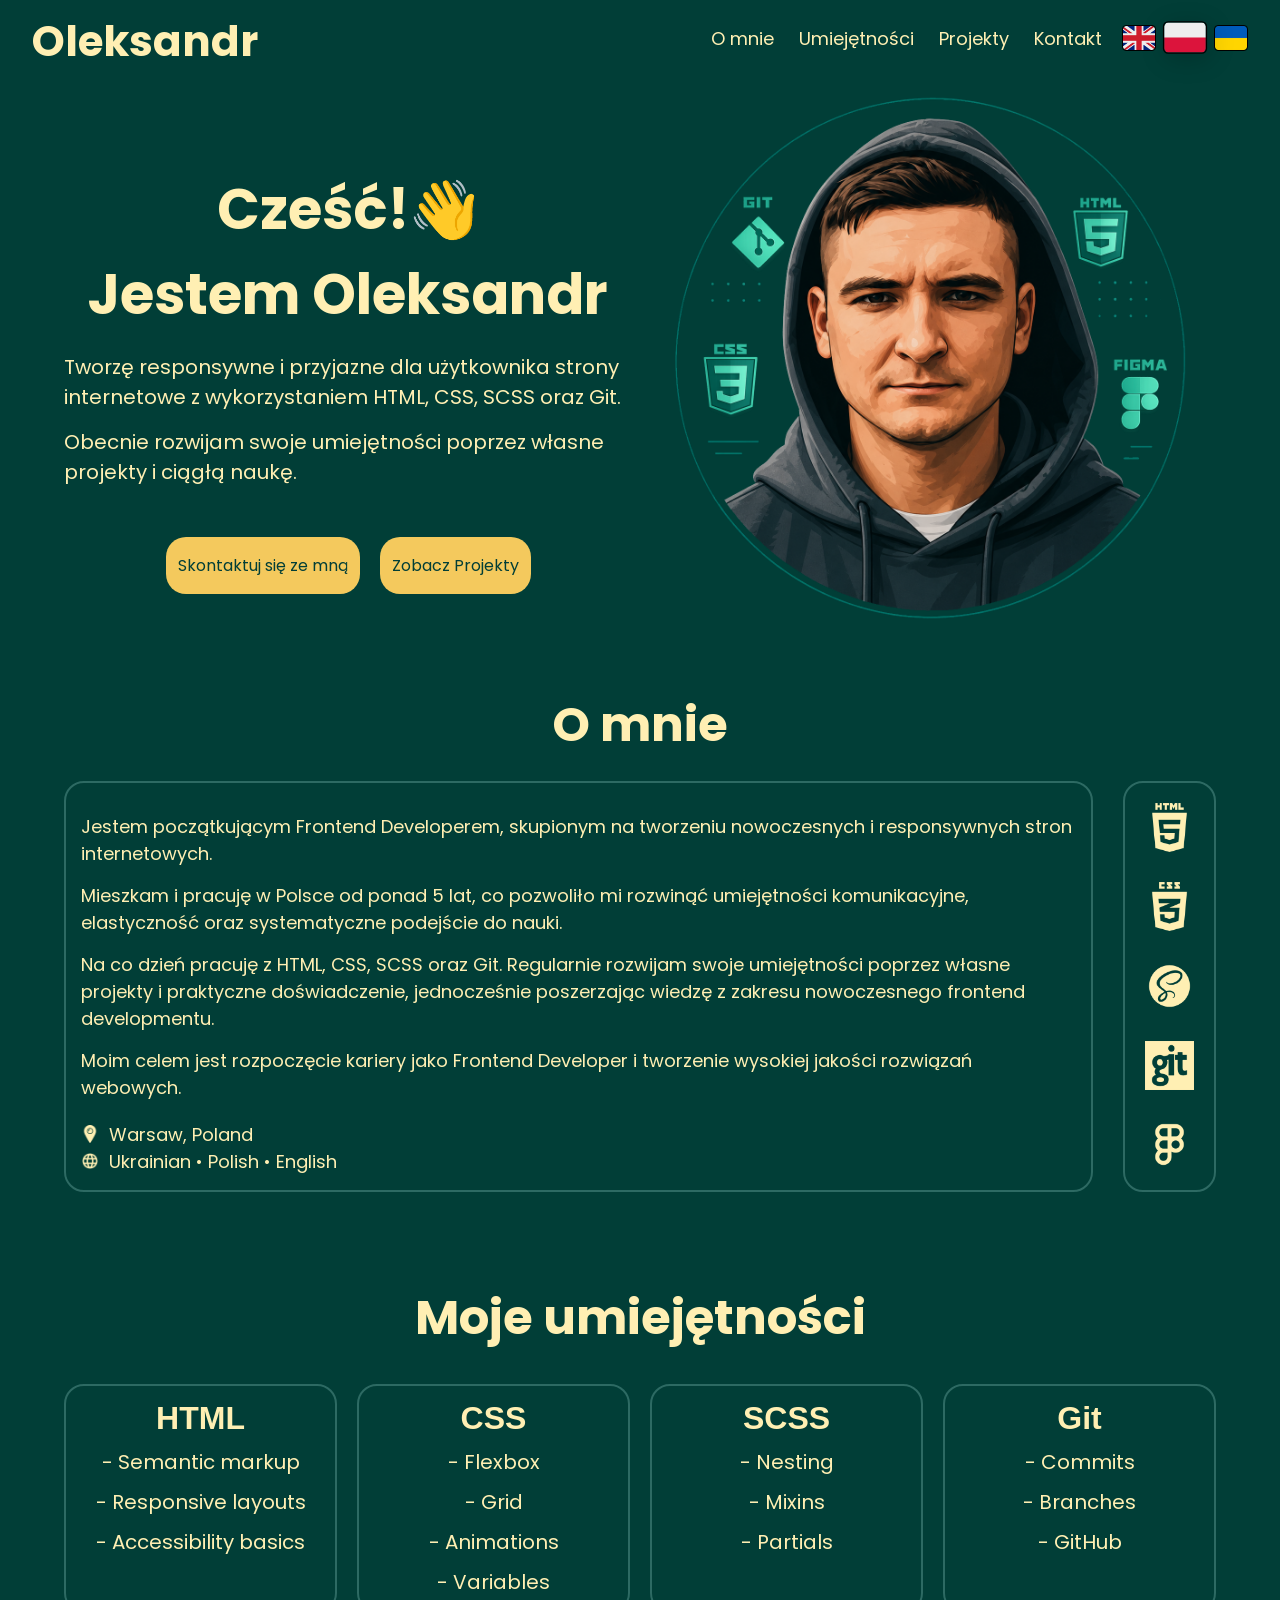
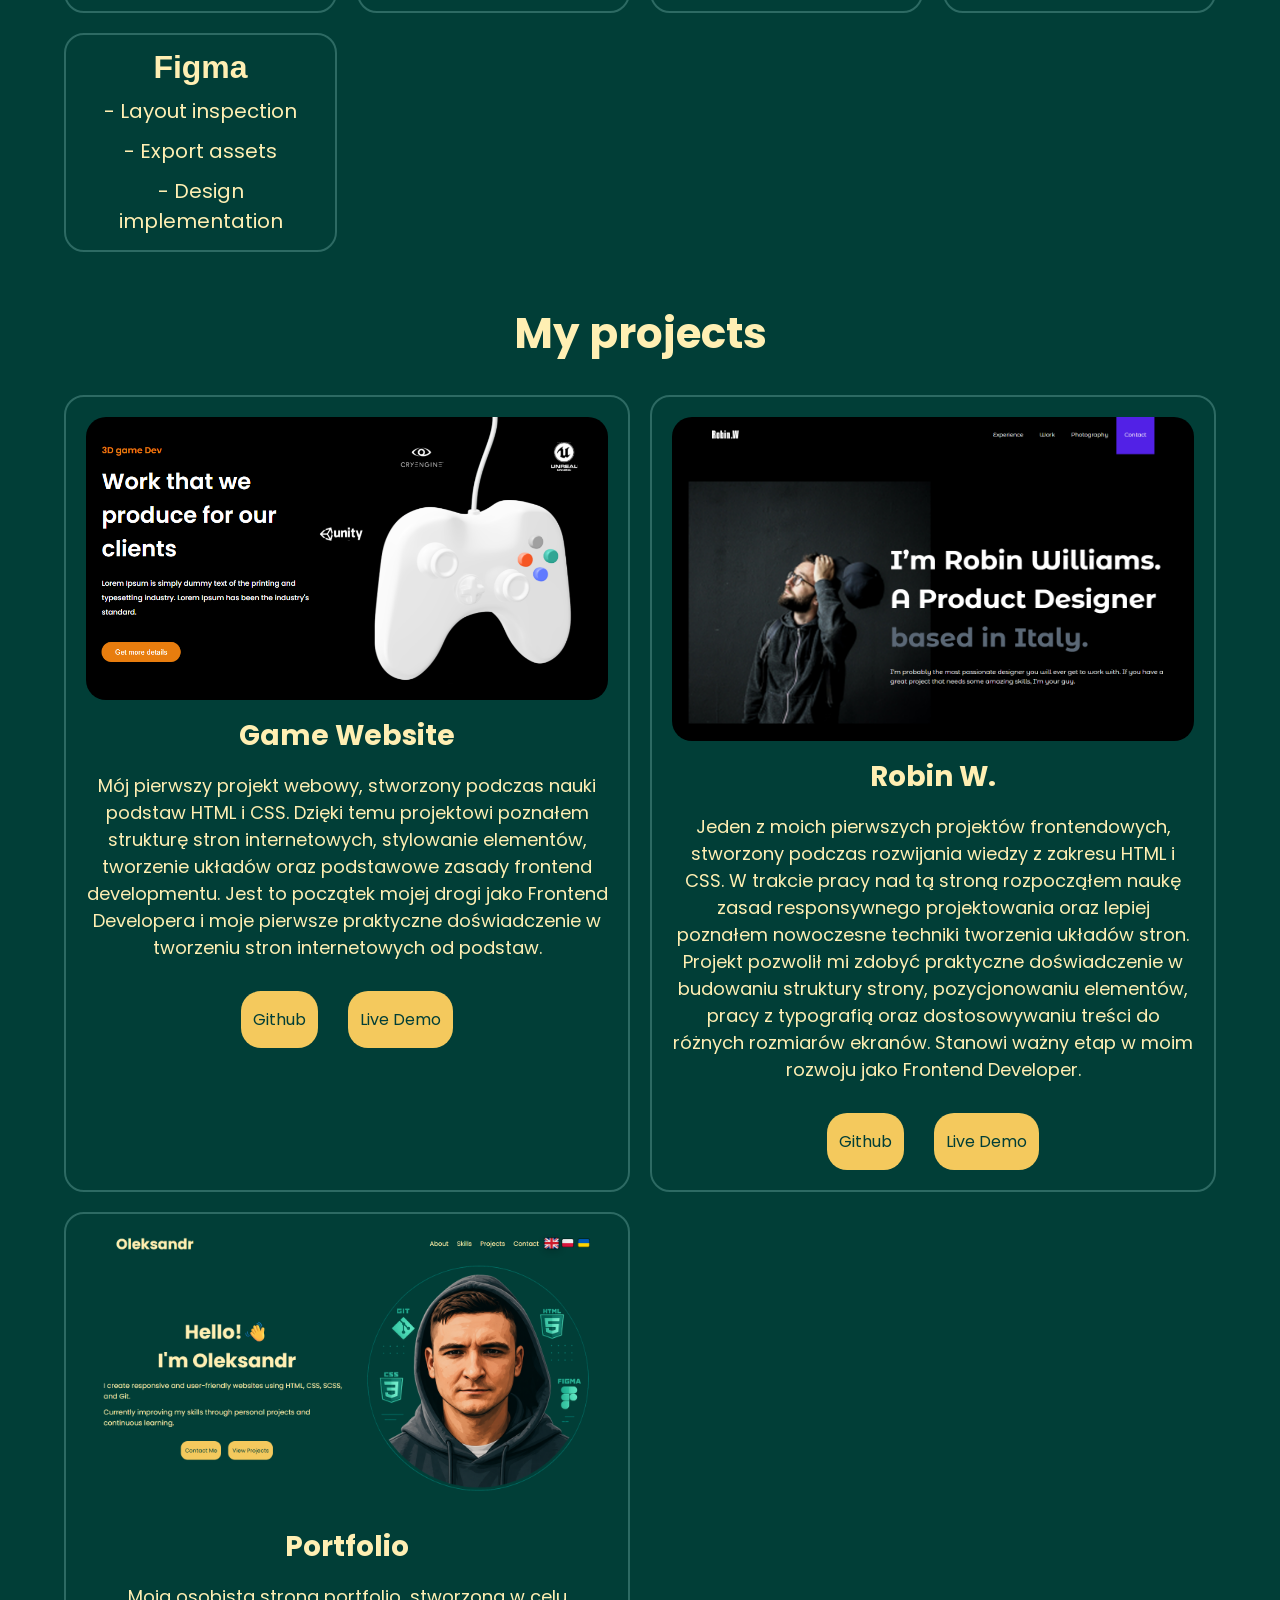
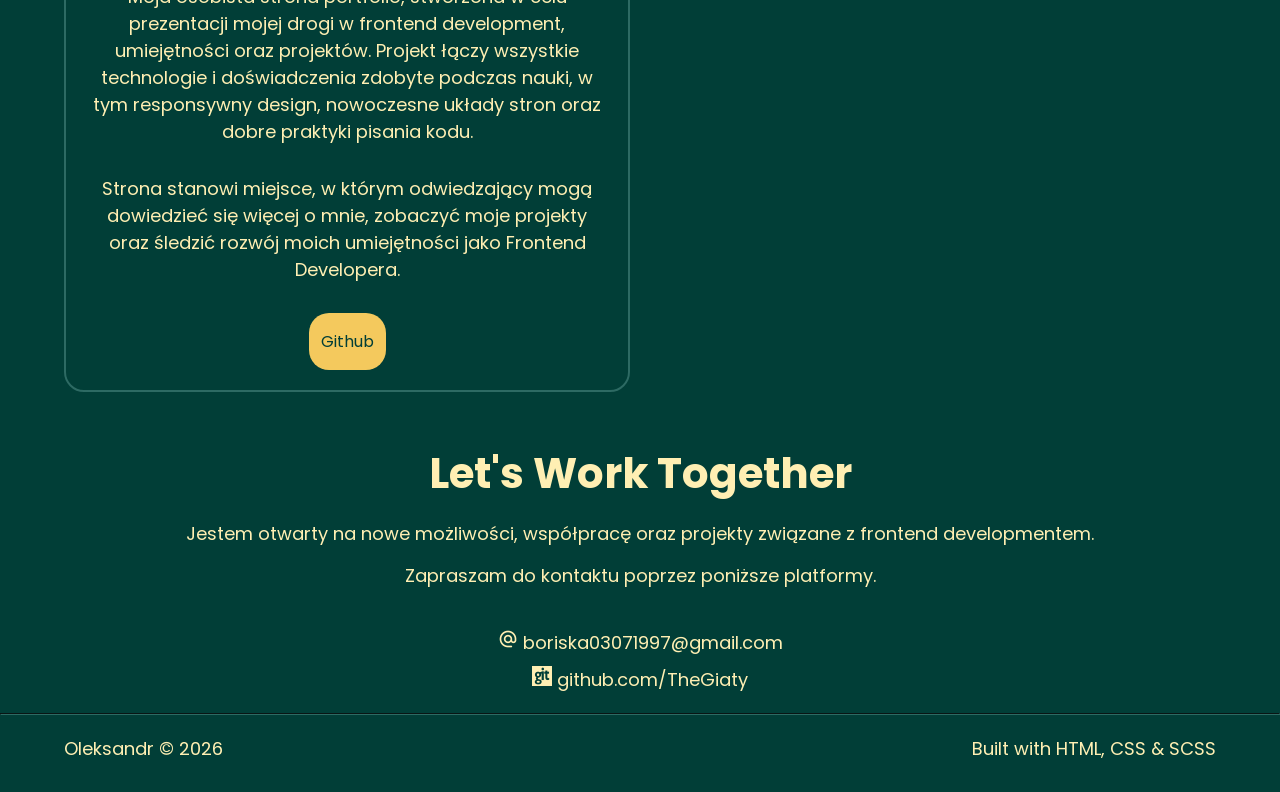
==== commit 21b9ccca: "add contact section and footer" ====
--- a/index-pl.html
+++ b/index-pl.html
@@ -29,8 +29,8 @@
       <nav class="mobile-nav">
         <a href="#about">O mnie</a>
         <a href="#skills">Umiejętności</a>
-        <a href="#">Projekty</a>
-        <a href="#">Kontakt</a>
+        <a href="#projects">Projekty</a>
+        <a href="#contact">Kontakt</a>
       </nav>
     </header>
 
@@ -51,7 +51,7 @@
             <a href="mailto:boriska03071997@gmail.com">Skontaktuj się ze mną</a>
           </div>
           <div class="hero-btn">
-            <a href="projects.html">Zobacz Projekty</a>
+            <a href="#projects">Zobacz Projekty</a>
           </div>
         </div>
       </div>
@@ -148,7 +148,7 @@
       <h2>My projects</h2>
       <div class="projects-content">
         <div class="project-card">
-          <img src="img/game-website-prewiew.png" alt="" />
+          <img src="img/projects/game-website-preview.png" alt="" />
           <h3>Game Website</h3>
           <p>
             Mój pierwszy projekt webowy, stworzony podczas nauki podstaw HTML i
@@ -168,86 +168,80 @@
           </div>
         </div>
         <div class="project-card">
-          <img src="img/game-website-prewiew.png" alt="" />
-          <h3>Game Website</h3>
-          <p>
-            Mój pierwszy projekt webowy, stworzony podczas nauki podstaw HTML i
-            CSS. Dzięki temu projektowi poznałem strukturę stron internetowych,
-            stylowanie elementów, tworzenie układów oraz podstawowe zasady
-            frontend developmentu. Jest to początek mojej drogi jako Frontend
-            Developera i moje pierwsze praktyczne doświadczenie w tworzeniu
-            stron internetowych od podstaw.
+          <img src="img/projects/Robin-W.-preview.png" alt="" />
+          <h3>Robin W.</h3>
+          <p>
+            Jeden z moich pierwszych projektów frontendowych, stworzony podczas
+            rozwijania wiedzy z zakresu HTML i CSS. W trakcie pracy nad tą
+            stroną rozpocząłem naukę zasad responsywnego projektowania oraz
+            lepiej poznałem nowoczesne techniki tworzenia układów stron. Projekt
+            pozwolił mi zdobyć praktyczne doświadczenie w budowaniu struktury
+            strony, pozycjonowaniu elementów, pracy z typografią oraz
+            dostosowywaniu treści do różnych rozmiarów ekranów. Stanowi ważny
+            etap w moim rozwoju jako Frontend Developer.
           </p>
           <div class="links">
-            <a href="https://github.com/TheGiaty/game-website" target="_blank"
+            <a href="https://github.com/TheGiaty/robinW." target="_blank"
               >Github</a
             >
-            <a href="https://thegiaty.github.io/game-website" target="_blank"
+            <a href="https://thegiaty.github.io/robinW." target="_blank"
               >Live Demo</a
             >
           </div>
         </div>
         <div class="project-card">
-          <img src="img/game-website-prewiew.png" alt="" />
-          <h3>Game Website</h3>
-          <p>
-            Mój pierwszy projekt webowy, stworzony podczas nauki podstaw HTML i
-            CSS. Dzięki temu projektowi poznałem strukturę stron internetowych,
-            stylowanie elementów, tworzenie układów oraz podstawowe zasady
-            frontend developmentu. Jest to początek mojej drogi jako Frontend
-            Developera i moje pierwsze praktyczne doświadczenie w tworzeniu
-            stron internetowych od podstaw.
+          <img src="img/projects/portfolio-preview.png" alt="" />
+          <h3>Portfolio</h3>
+          <p>
+            Moja osobista strona portfolio, stworzona w celu prezentacji mojej
+            drogi w frontend development, umiejętności oraz projektów. Projekt
+            łączy wszystkie technologie i doświadczenia zdobyte podczas nauki, w
+            tym responsywny design, nowoczesne układy stron oraz dobre praktyki
+            pisania kodu.
+          </p>
+          <p>
+            Strona stanowi miejsce, w którym odwiedzający mogą dowiedzieć się
+            więcej o mnie, zobaczyć moje projekty oraz śledzić rozwój moich
+            umiejętności jako Frontend Developera.
           </p>
           <div class="links">
-            <a href="https://github.com/TheGiaty/game-website" target="_blank"
+            <a href="https://github.com/TheGiaty/portfolio" target="_blank"
               >Github</a
             >
-            <a href="https://thegiaty.github.io/game-website" target="_blank"
-              >Live Demo</a
-            >
-          </div>
-        </div>
-        <div class="project-card">
-          <img src="img/game-website-prewiew.png" alt="" />
-          <h3>Game Website</h3>
-          <p>
-            Mój pierwszy projekt webowy, stworzony podczas nauki podstaw HTML i
-            CSS. Dzięki temu projektowi poznałem strukturę stron internetowych,
-            stylowanie elementów, tworzenie układów oraz podstawowe zasady
-            frontend developmentu. Jest to początek mojej drogi jako Frontend
-            Developera i moje pierwsze praktyczne doświadczenie w tworzeniu
-            stron internetowych od podstaw.
-          </p>
-          <div class="links">
-            <a href="https://github.com/TheGiaty/game-website" target="_blank"
-              >Github</a
-            >
-            <a href="https://thegiaty.github.io/game-website" target="_blank"
-              >Live Demo</a
-            >
-          </div>
-        </div>
-        <div class="project-card">
-          <img src="img/game-website-prewiew.png" alt="" />
-          <h3>Game Website</h3>
-          <p>
-            Mój pierwszy projekt webowy, stworzony podczas nauki podstaw HTML i
-            CSS. Dzięki temu projektowi poznałem strukturę stron internetowych,
-            stylowanie elementów, tworzenie układów oraz podstawowe zasady
-            frontend developmentu. Jest to początek mojej drogi jako Frontend
-            Developera i moje pierwsze praktyczne doświadczenie w tworzeniu
-            stron internetowych od podstaw.
-          </p>
-          <div class="links">
-            <a href="https://github.com/TheGiaty/game-website" target="_blank"
-              >Github</a
-            >
-            <a href="https://thegiaty.github.io/game-website" target="_blank"
-              >Live Demo</a
-            >
-          </div>
-        </div>
-      </div>
-    </div>
+          </div>
+        </div>
+      </div>
+    </div>
+
+    <div id="contact" class="contact-section container">
+      <h2>Let's Work Together</h2>
+      <div class="contact-content">
+        <p>
+          Jestem otwarty na nowe możliwości, współpracę oraz projekty związane z
+          frontend developmentem.
+        </p>
+        <p>Zapraszam do kontaktu poprzez poniższe platformy.</p>
+      </div>
+      <div class="my-contacts">
+        <div class="contact-link">
+          <a href="mailto:boriska03071997@gmail.com"
+            ><img src="img/email-ico.png" alt="" /> boriska03071997@gmail.com</a
+          >
+        </div>
+        <div class="contact-link">
+          <a href="https://github.com/TheGiaty" target="_blank"
+            ><img src="img/git.png" alt="" /> github.com/TheGiaty</a
+          >
+        </div>
+      </div>
+    </div>
+
+    <footer>
+      <hr />
+      <div class="footer-container container">
+        <p>Oleksandr &copy 2026</p>
+        <p>Built with HTML, CSS & SCSS</p>
+      </div>
+    </footer>
   </body>
 </html>
--- a/css/main.css
+++ b/css/main.css
@@ -94,6 +94,9 @@
   header .header-main .header-btns nav a {
     margin-left: 20px;
   }
+  header .header-main .header-btns nav a:hover {
+    border-bottom: 3px solid #ffefb3;
+  }
   header .header-main .header-btns .lang img {
     width: 32px;
   }
@@ -128,6 +131,7 @@
   gap: 20px;
 }
 .hero .hero-content .hero-btns .hero-btn a {
+  display: inline-block;
   font-size: 16px;
   color: #013e37;
   padding: 16px 12px;
@@ -135,6 +139,7 @@
   background: #F4C95D;
 }
 .hero .hero-content .hero-btns .hero-btn a:hover {
+  transform: translateY(-2px);
   background: #FFD86E;
   box-shadow: 2px 4px 20px rgba(0, 0, 0, 0.4);
 }
@@ -305,7 +310,6 @@
   -o-object-position: center;
      object-position: center;
   width: 100%;
-  height: 100%;
 }
 .projects-section .projects-content .project-card h3 {
   margin-top: 15px;
@@ -329,6 +333,7 @@
   background: #F4C95D;
 }
 .projects-section .projects-content .project-card .links a:hover {
+  transform: translateY(-2px);
   background: #FFD86E;
   box-shadow: 2px 4px 20px rgba(0, 0, 0, 0.4);
 }
@@ -336,4 +341,44 @@
   .projects-section .projects-content {
     grid-template-columns: repeat(2, 1fr);
   }
+}
+
+.contact-section {
+  width: 90%;
+  text-align: center;
+  margin-top: 50px;
+}
+.contact-section h2 {
+  font-size: 42px;
+}
+.contact-section .contact-content {
+  margin-bottom: 40px;
+}
+.contact-section .contact-content p {
+  margin-top: 15px;
+}
+.contact-section .my-contacts {
+  display: flex;
+  flex-direction: column;
+  gap: 10px;
+}
+.contact-section .my-contacts .contact-link:hover {
+  transform: translateY(-2px) scale(1.01);
+  color: #F4C95D;
+}
+.contact-section .my-contacts .contact-link a img {
+  width: 20px;
+}
+
+footer hr {
+  margin-top: 20px;
+  margin-bottom: 20px;
+  border-color: #2D6A63;
+}
+footer .footer-container {
+  width: 90%;
+  margin-bottom: 30px;
+  display: flex;
+  justify-content: space-between;
+  flex-wrap: wrap;
 }/*# sourceMappingURL=main.css.map */
